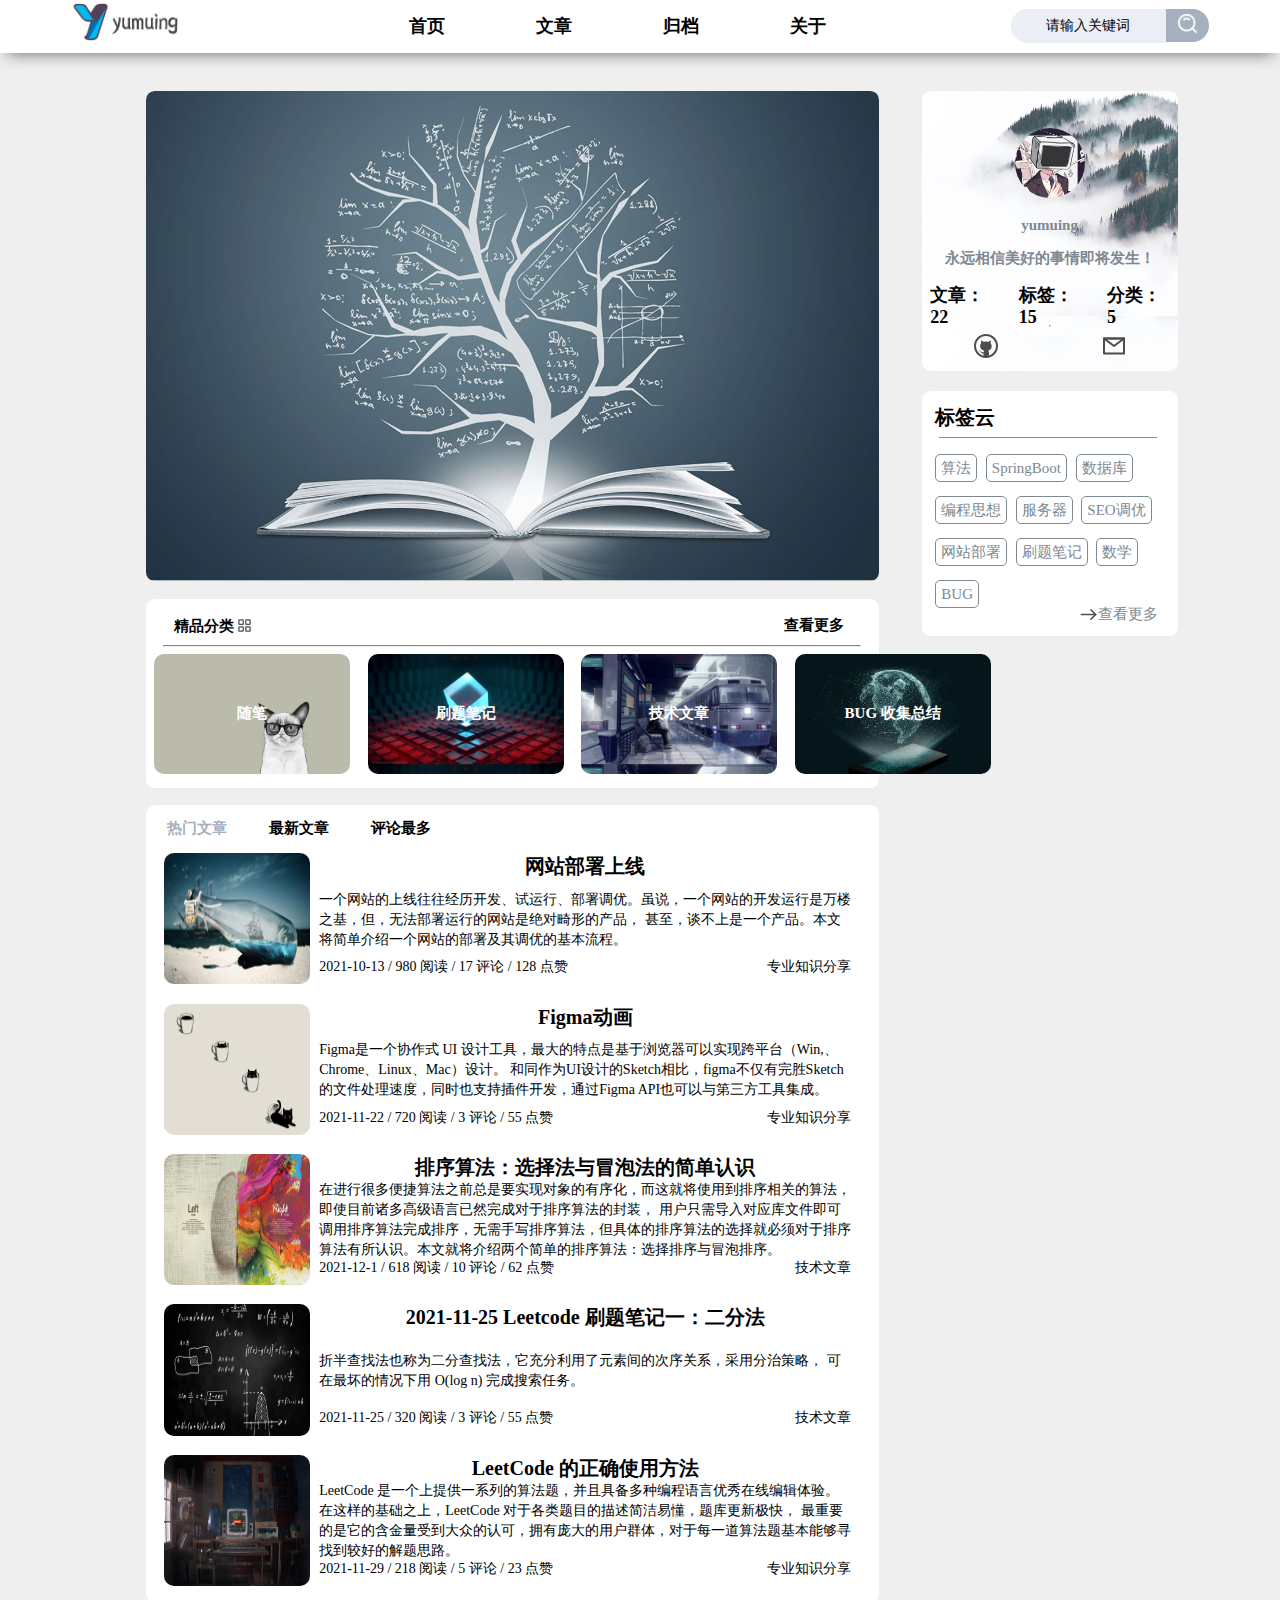
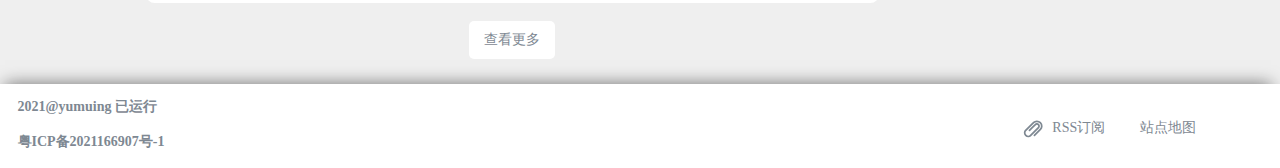
==== index.html @ 73c3a60f "完成首页样式" ====
<!DOCTYPE html>
<html>
	<head>
		<meta charset="utf-8">
		<title>yumuing's blog</title>
		<link rel="stylesheet" type="text/css" href="css/head.css"/>
		<link rel="icon" href="img/logo-ico.ico" type="image/x-icon">
		<link rel="stylesheet" type="text/css" href="css/index-content.css"/>
		<link rel="stylesheet" type="text/css" href="css/index-content-left.css"/>
		<link rel="stylesheet" type="text/css" href="css/index-content-right.css"/>
		<link rel="stylesheet" type="text/css" href="css/footer.css"/>
		<script src="js/jquery-3.6.0.min.js" type="text/javascript" charset="utf-8"></script>
		<script src="js/head.js" type="text/javascript" charset="utf-8"></script>
		<script src="./js/footer.js" type="text/javascript" charset="utf-8"></script>
	</head>
	<body>
		<div id="head">
			<div id="nav">
				<span id="logo">
					<img src="img/logo.png" >
				</span>
				<span id="middle">
					<ul>
						<li><a href="#">首页</a></li>
						<li><a href="#">文章</a></li>
						<li><a href="#">归档</a></li>
						<li><a href="#">关于</a></li>
					</ul>
				</span>
				<span id="serch">
					<form action="#" method="post">
						<input type="text" id="serch-text" value="请输入关键词" />
						<button type="submit" id="search-button">
							<img src="img/search.png" >
						</button>
					</form>
				</span>
			</div>
		</div>
		<div id="content">
			<div id="left">
				<div id="carousel">
					<img src="img/carousel-1.jpg" >
				</div>
				<div id="classify">
					<div id="classify-label">
						<span>
							精品分类
							<img src="img/all-application.svg" >
						</span>
						<span>
							<a href="#">查看更多</a>
						</span>
					</div>
					<hr >
					<div id="classify-content">
						<a href="#">
							<span id="classify-1">
								随笔
							</span>
						</a>
						<a href="#">
							<span id="classify-2">
								刷题笔记
							</span>
						</a>
						<a href="#">
							<span id="classify-3">
								技术文章
							</span>
						</a>
						<a href="#">
							<span id="classify-4"> 
								BUG 收集总结
							</span>
						</a>
						
					</div>
				</div>
				<div id="essay">
					<div id="essay-order">
						<span id="hot-essay">
							热门文章
						</span>
						<span>
							最新文章
						</span>
						<span>
							评论最多
						</span>
					</div>
					<div class="essays">
						<div class="essays-left">
							<img src="img/essays-left-1.jpg" >
						</div>
						<div class="essays-right">
							<div class="essays-title">
								网站部署上线						
							</div>
							<div class="essays-introduction">
								<p>
									一个网站的上线往往经历开发、试运行、部署调优。虽说，一个网站的开发运行是万楼之基，但，无法部署运行的网站是绝对畸形的产品，
									甚至，谈不上是一个产品。本文将简单介绍一个网站的部署及其调优的基本流程。
								</p>
							</div>
							<div class="essays-message">
								<span>
									2021-10-13 / 980 阅读 / 17 评论 / 128 点赞
								</span>
								<span>
									专业知识分享
								</span>
							</div>
						</div>
					</div>
					<div class="essays">
						<div class="essays-left">
							<img src="img/essays-left-2.png" >
						</div>
						<div class="essays-right">
							<div class="essays-title">
								Figma动画					
							</div>
							<div class="essays-introduction">
								<p>
								Figma是一个协作式 UI 设计工具，最大的特点是基于浏览器可以实现跨平台（Win,、Chrome、Linux、Mac）设计。
								和同作为UI设计的Sketch相比，figma不仅有完胜Sketch的文件处理速度，同时也支持插件开发，通过Figma API也可以与第三方工具集成。
								</p>
							</div>
							<div class="essays-message">
									<span>
										2021-11-22 / 720 阅读 / 3 评论 / 55 点赞
									</span>
									<span>
										专业知识分享
									</span>
							</div>
						</div>
					</div>
					<div class="essays">
						<div class="essays-left">
							<img src="img/essays-left-3.jpg" >
						</div>
						<div class="essays-right">
							<div class="essays-title">
								排序算法：选择法与冒泡法的简单认识					
							</div>
							<div class="essays-introduction">
								<p>
								在进行很多便捷算法之前总是要实现对象的有序化，而这就将使用到排序相关的算法，即使目前诸多高级语言已然完成对于排序算法的封装，
								用户只需导入对应库文件即可调用排序算法完成排序，无需手写排序算法，但具体的排序算法的选择就必须对于排序算法有所认识。本文就将介绍两个简单的排序算法：选择排序与冒泡排序。
								</p>
							</div>
							<div class="essays-message">
								<span>
									2021-12-1 / 618 阅读 / 10 评论 / 62 点赞
								</span>
								<span>
									技术文章
								</span>
							</div>
						</div>
					</div>
					<div class="essays">
						<div class="essays-left">
							<img src="img/essays-left-4.jpg" >
						</div>
						<div class="essays-right">
							<div class="essays-title">
								2021-11-25
								Leetcode 刷题笔记一：二分法					
							</div>
							<div class="essays-introduction">
								<p>
									折半查找法也称为二分查找法，它充分利用了元素间的次序关系，采用分治策略，
									可在最坏的情况下用 O(log n) 完成搜索任务。
								</p>
							</div>
							<div class="essays-message">
								<span>
									2021-11-25 / 320 阅读 / 3 评论 / 55 点赞
								</span>
								<span>
									技术文章
								</span>
							</div>
						</div>
					</div>
					<div class="essays">
						<div class="essays-left">
							<img src="img/essays-left-5.jpg" >
						</div>
						<div class="essays-right">
							<div class="essays-title">
								LeetCode 的正确使用方法				
							</div>
							<div class="essays-introduction">
								<p>
									LeetCode 是一个上提供一系列的算法题，并且具备多种编程语言优秀在线编辑体验。
									在这样的基础之上，LeetCode 对于各类题目的描述简洁易懂，题库更新极快，
									最重要的是它的含金量受到大众的认可，拥有庞大的用户群体，对于每一道算法题基本能够寻找到较好的解题思路。
								</p>
								
							</div>
							<div class="essays-message">
								<span>
									2021-11-29 / 218 阅读 / 5 评论 / 23 点赞
								</span>
								<span>
									专业知识分享
								</span>
							</div>
						</div>
					</div>
				</div>
			</div>
			<div id="right">
				<div id="about">
					<div id="admin">
						<div>
							<img src="img/headshots.jpg" >
							<p>yumuing</p>
							<p>永远相信美好的事情即将发生！</p>
						</div>
					</div>
					<div id="essay-condition">
						<span>文章：22</span>
						<span>标签：15</span>
						<span>分类：5</span>
					</div>
					<hr >
					<div id="contact">
						<span id="github">
							<a href="https://github.com/yumuing"><img src="img/github.svg" ></a>
						</span>
						<span id="e-mail">
							<a href="#"><img src="img/mail.svg" ></a>
						</span>
					</div>
				</div>
				<div id="label">
					<div id="label-title">
						<p>标签云</p>
					</div>
					<hr >
					<div id="label-content">
						<a href="#">算法</a>
						<a href="#">SpringBoot</a>
						<a href="#">数据库</a>
						<a href="#">编程思想</a>
						<a href="#">服务器</a>
						<a href="#">SEO调优</a>
						<a href="#">网站部署</a>
						<a href="#">刷题笔记</a>
						<a href="#">数学</a>
						<a href="#">BUG</a>
					</div>
					<div id="label-more">
						<a href="#"><img src="img/arrow-right.svg" >查看更多</a>
					</div>
				</div>
			</div>
			
		</div>
		<div id="content-footer">
			<a href="#">查看更多</a>
		</div>
		
		<div id="footer">
			<div id="footer-left">
				<span id="time">
					<p>2021@yumuing 已运行<span></span></p>
				</span>
				<span id="record">
					<a href="https://beian.miit.gov.cn" rel="noopener noreferrer">粤ICP备2021166907号-1</a>
				</span>
			</div>
			<div id="footer-middle">
				
			</div>
			<div id="footer-right">
				<span id="rss">
					<img src="img/paperclip.svg" >
					<a href="http://120.78.165.102:8090/rss.xml">RSS订阅</a>
				</span>
				<span id="site">
					<a href="http://120.78.165.102:8090/sitemap.xml">站点地图</a>
				</span>
			</div>
		</div>
	</body>
</html>
---- css/head.css ----
*{
	font-family: 'Times New Roman', Times, serif;
	font-size: 14px;
}
body{
	margin: 0;
	padding: 0;
	background-color: #efefef;
}

head{
	width: 100vw;
	height: 5rem;
}

#nav{
	height: 3.75rem;
	margin: 0 0 10px 0;
	background-color: white;
	box-shadow: 0px 8px 16px -7px rgba(0,0,0,0.53);
				-webkit-box-shadow: 0px 8px 16px -7px rgba(0,0,0,0.53);
				-moz-box-shadow: 0px 8px 16px -7px rgba(0,0,0,0.53);
	font-weight: bold;
	display: flex;
	justify-content: space-around;
	
}

#head #nav #logo img{
	width: 8.125rem;
	height: 3.125rem;
}

#head #nav #middle ul{
	list-style:none;
}

#head #nav #middle ul li{
	display: inline-block;
	margin: 0 3.125rem 0 3.125rem;
	padding: 0 0 0.625rem 0;
	text-align: center;
}
#head #nav #middle ul li:hover{
	border-bottom: 5px solid #a4b0be;
}
#head #nav #middle ul li a{
	color: black;
	text-align: center;
	text-decoration: none;
	font-size: large;
}

#head #nav #serch{
	display: flex;
	align-items: center;
}

#head #nav #serch form{
	display: flex;
	justify-content: center;
}

#head #nav #serch form #search-button{
	width: 3.125rem;
	height: 2.3125rem;
	border-radius: 0 17px 17px 0;
	background-color: #a4b0be;
	border: 1px solid transparent;
}

#head #nav #serch form #search-button img{
	height: 1.5625rem;
}

#head #nav #serch form #serch-text{
	width: 10.625rem;
	height: 2.125rem;
	border-radius: 17px 0 0 17px;
	background-color: #ebeef5;
	border: 1px solid transparent;
	text-align: center;
	outline: 0;
}
---- css/index-content.css ----
#content{
	height: 110rem;
	margin-top: 1.5rem;
	display: flex;
	justify-content: space-between;
}

#content #left{
	width: 60vw;
	height: 110rem;
	margin-left: 10vw;
	border-radius: 10px;
}

#content #right{
	width: 20vw;
	height: 51.25rem;
	margin-right: 8vw;
	margin-top: 1.25rem;
	border-radius: 0.625rem;
}

#content-footer{
	height: 3.75rem;
	width: 80vw;
	display: flex;
	justify-content: center;
	align-items: center;
}

#content-footer a{
	text-decoration: none;
	color: #7E8892;
	padding: 10px 15px 10px 15px;
	white-space:nowrap;
	border-radius: 5px;
	background-color: white;
}
---- css/index-content-left.css ----
#content #left #carousel{
	height: 35rem;
	background-color: white;
	margin: 1.25rem;
	border-radius: 10px;
	display: flex;
	justify-content: center;
	align-items: center;
}
#content #left #carousel img{
	width: 100%;
	height: 35rem;
	border-radius: 0.625rem;
}
#content #left #classify{
	height: 13.5rem;
	background-color: white;
	margin: 0 1.25rem 0 1.25rem;
	border-radius: 0.625rem;
}

#content #left #classify #classify-label{
	height: 2.8125rem;
	display: flex;
	justify-content: space-between;
	align-items: center;
}

#content #left #classify hr{
	width: 95%;
	border-top: 1px solid #7E8892;
	text-align:left;
	margin-left:1.25rem;
}

#content #left #classify #classify-label span{
	margin: 2rem;
	height: 1.25rem;
	font-size: 15px;
	font-weight: 600;
}

#content #left #classify #classify-label span a{
	margin: 0.5rem;
	font-size: 15px;
	font-weight: 600;
	display: block;
	text-decoration: none;
	color: black;
}

#content #left #classify #classify-label span img{
	margin: 0.625rem 0 0.9rem 0;
	height: 15px;
	vertical-align:middle;
}

#content #left #classify #classify-content{
	height: 8.55rem;
	display: flex;
	justify-content: space-around;
}
#content #left #classify #classify-content a{
	text-decoration: none;
	color: white;
}
#content #left #classify #classify-content span{
	width: 14rem;
	height: 8.55rem;
	margin: 0  0.625rem 0.625rem  0.625rem ;
	font-size: 15px;
	font-weight: 600;
	display: flex;
	justify-content: center;
	align-items: center;
}

#content #left #classify #classify-content #classify-1{
	background: url(../img/classify-1.jpg);
	background-size: 100%;
	border-radius: 10px;
}

#content #left #classify #classify-content #classify-2{
	background: url(../img/classify-2.jpg);
	background-size: 100%;
	border-radius: 10px;
}

#content #left #classify #classify-content #classify-3{
	background: url(../img/classify-3.jpg);
	background-size: 100%;
	border-radius: 10px;
}

#content #left #classify #classify-content #classify-4{
	background: url(../img/classify-4.jpg);
	background-size: 100%;
	border-radius: 10px;
}
#content #left #essay{
	height: 57rem;
	background-color: white;
	margin: 1.25rem;
	display: flex;
	flex-direction: column;
	justify-content: space-around;
	border-radius: 0.625rem;
}
#content #left #essay-order{
	height: 3rem;
	background-color: white;
	border-radius: 0.625rem 0.625rem 0  0;
	display: flex;
	align-items: center;
}

#content #left #essay-order #hot-essay{
	color: #a4b0be;
}

#content #left #essay-order span{
	margin: 1.5rem;
	font-size: 15px;
	font-weight: 600;
}

#content #left #essay .essays{
	margin-bottom: 15px;
	height: 9.375rem;
	display: flex;
	justify-content: center;
}

#content #left #essay 
.essays .essays-left{
	height: 9.375rem;
	width: 20%;
}

#content #left #essay 
.essays .essays-left img{
	height: 9.375rem;
	width: 100%;
	border-radius: 10px;
}

#content #left #essay 
.essays .essays-right{
	height: 9.375rem;
	width: 75%;
}

#content #left #essay 
.essays .essays-right .essays-title{
	height: 2rem;
	font-size: 20px;
	font-weight: 600;
	text-align: center;
}

#content #left #essay 
.essays .essays-right .essays-introduction{
	display: block;
	height: 5.5rem;
	display: flex;
	justify-content: center;
	align-items: center;
}

#content #left #essay 
.essays .essays-right .essays-introduction p{
	line-height: 20px;
	margin: 0.625rem;
}
#content #left #essay
.essays .essays-right .essays-message{
	display: block;
	height: 1.875rem;
	display: flex;
	justify-content: space-between;
}
#content #left #essay
.essays .essays-right .essays-message span{
	margin: 0 0.625rem 0 0.625rem;
}
---- css/index-content-right.css ----
#content #right #about{
	width: 20vw;
	height: 20rem;
	background:url(../img/right-backgroup.jpg);
	background-size: 110% 100%;
	background-position: -5px -55px;
	border-radius: 0.625rem;
	display: flex;
	flex-direction: column;
	justify-content: space-between;
}
#content #right #about #admin{
	width: 20vw;
	height: 15rem;
	font-weight: bold;
	display: flex;
	flex-direction: column;
	justify-content: center;
	align-items: center;
}
#content #right #about #admin div{
	height: 8rem ;
	text-align: center;
}
#content #right #about #admin div img{
	height: 5rem;
	border-radius: 2.5rem;
}
#content #right #about #admin div p{
	color: #7E8892;
	font-size: 15px;
}
#content #right #about #essay-condition{
	width: 20vw;
	height: 3rem;
	display: flex;
	justify-content: space-around;
	align-items: center;
}

#content #right #about #essay-condition span{
	font-size: large;
	font-weight: 600;
	height: 2rem;
	padding: 0.625rem;
}

#content #right #about #contact{
	width: 20vw;
	height: 3rem;
	display: flex;
	justify-content: space-around;
	align-items: space-around;
}
#content #right #label{
	width: 20vw;
	height: 17.5rem;
	margin-top: 1.25rem;
	background-color: white;
	border-radius: 0.625rem;
}

#content #right #label #label-title{
	height: 2.8125rem;
}

#content #right #label #label-title p{
	padding: 0.9375rem;
	text-align: left;
	font-size: 20px;
	font-weight: 600;
}

#content #right #label hr{
	width: 85%;
	border:none;
	border-top: 1px solid #7E8892;
	text-align:left;
	margin-left:1.25rem;
}

#content #right #label #label-content{
	height: 10rem;
	margin: 0.625rem;
	text-align: match-parent;
}

#content #right #label-content a{
	margin-left:5px ;
	padding: 5px;
	font-size: 15px;
	line-height: 3rem;
	white-space:nowrap;
	border: 1px solid #7E8892;
	text-decoration: none;
	color: #7E8892;
	border-radius: 5px;
}
#content #right #label-content a:hover{
	background-color: #7E8892;
	color: black;
}
#content #right #label #label-more{
	height: 3.125rem;
	text-align: right;
}

#content #right #label #label-more a{
	font-size: 15px;
	line-height: 24px;
	margin-right: 20px;
	text-decoration: none;
	color: #7E8892;
}	

#content #right #label #label-more a img{
	margin: 0.625rem 0 0.9rem 0;
	vertical-align:middle;
}
---- css/footer.css ----
#footer{
	height: 6rem;
	background-color: white;
	box-shadow: -2px -7px 16px -7px rgba(0,0,0,0.53);
				-webkit-box-shadow: -2px -7px 16px -7px rgba(0,0,0,0.53);
				-moz-box-shadow: -2px -7px 16px -7px rgba(0,0,0,0.53);
	margin-top: 1.25rem;
	display: flex;
	justify-content: space-between;
}

#footer #footer-left,#footer-right{
	width: 30vw;
	height: 4.75rem;
	margin: 0  0.625rem 0 1.25rem;
}

#footer #footer-middle{
	width: 70vw;
	height: 6rem;
}

#footer #footer-left{
	
	font-size: large;
	font-weight: bold;
	color: #7E8892;
}

#footer #footer-left a{
	text-decoration: none;
	color: #7E8892;
}

#footer #footer-right {
	padding: 1.25rem 1.875rem 0 1.875rem;
	display: flex;
	justify-content: center;
}

#footer #footer-right span{
	margin: 1.25rem;
	display: flex;
	justify-content: center;
}

#footer #footer-right img{
	height: 1.5rem;
	margin-right: 0.625rem;
}

#footer #footer-right a{
	text-decoration: none;
	color: #7E8892;
}
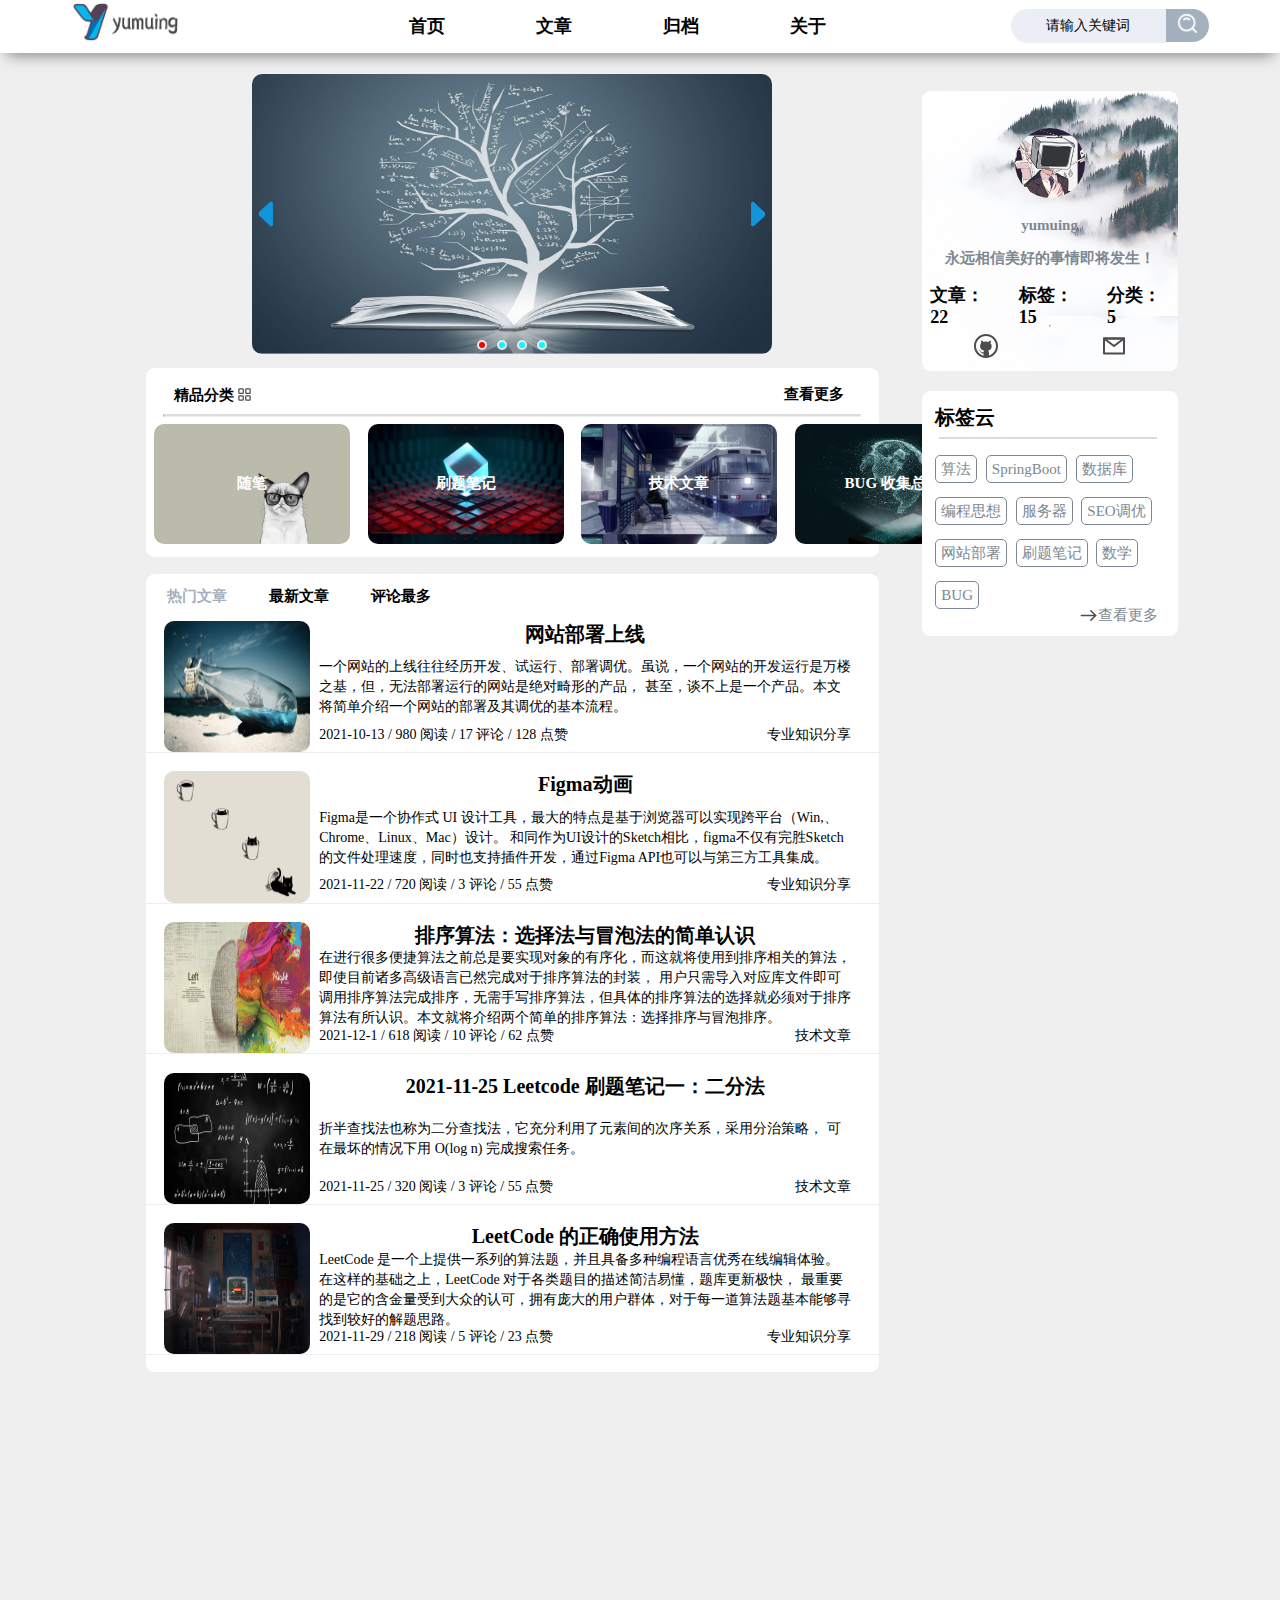
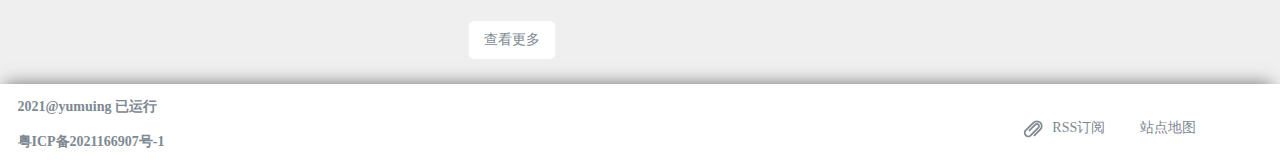
==== commit 38461b27: "设置好轮播图，差轮播图样式表" ====
--- a/index.html
+++ b/index.html
@@ -9,6 +9,8 @@
 		<link rel="stylesheet" type="text/css" href="css/index-content-left.css"/>
 		<link rel="stylesheet" type="text/css" href="css/index-content-right.css"/>
 		<link rel="stylesheet" type="text/css" href="css/footer.css"/>
+		<link rel="stylesheet" type="text/css" href="css/carousel.css" />
+		<script type="text/javascript" src="js/carousel.js"></script>
 		<script src="js/jquery-3.6.0.min.js" type="text/javascript" charset="utf-8"></script>
 		<script src="js/head.js" type="text/javascript" charset="utf-8"></script>
 		<script src="./js/footer.js" type="text/javascript" charset="utf-8"></script>
@@ -39,9 +41,49 @@
 		</div>
 		<div id="content">
 			<div id="left">
-				<div id="carousel">
-					<img src="img/carousel-1.jpg" >
-				</div>
+				<div class="app">
+					<div id="swiper-demo" class="simple-swiper-container">
+						<!-- 此处为空 -->
+						<a id="prev" class="btn btn-prev"></a>
+						<a id="next" class="btn btn-next"></a>
+						<div class="pagination"></div>
+					</div>
+				</div>
+				<p id="index"></p>
+				
+				<script type="text/javascript">
+					new SimSwiper("#swiper-demo", {
+						autoplay: 1000,
+						duration: 300,
+						easing: 'ease',
+						button: {
+							prev: "#prev", // 前进后退按钮
+							next: "#next"
+						},
+						pagination: {
+							el: '.pagination',
+							click: true // 是否可以点击
+						},
+						// 轮播图数据
+						data: [{
+							index: 0,
+							href: '#',
+							src: 'img/carousel-1.jpg'
+						}, {
+							index: 1,
+							href: '#',
+							src: 'img/carousel-2.png'
+						}, {
+							index: 2,
+							href: '#',
+							src: 'img/carousel-3.jpg'
+						}, {
+							index: 3,
+							href: '#',
+							src: 'img/carousel-4.jpg'
+						}]
+					});
+				</script>
 				<div id="classify">
 					<div id="classify-label">
 						<span>
@@ -92,6 +134,7 @@
 					<div class="essays">
 						<div class="essays-left">
 							<img src="img/essays-left-1.jpg" >
+							
 						</div>
 						<div class="essays-right">
 							<div class="essays-title">
--- a/css/index-content.css
+++ b/css/index-content.css
@@ -35,4 +35,8 @@
 	white-space:nowrap;
 	border-radius: 5px;
 	background-color: white;
+}
+
+#content-footer a:hover{
+	color: #000000;
 }--- a/css/index-content-left.css
+++ b/css/index-content-left.css
@@ -28,7 +28,7 @@
 
 #content #left #classify hr{
 	width: 95%;
-	border-top: 1px solid #7E8892;
+	border-top: 2px solid gainsboro;
 	text-align:left;
 	margin-left:1.25rem;
 }
@@ -128,6 +128,7 @@
 #content #left #essay .essays{
 	margin-bottom: 15px;
 	height: 9.375rem;
+	border-bottom: 1px solid #EBEEF5;
 	display: flex;
 	justify-content: center;
 }
--- a/css/index-content-right.css
+++ b/css/index-content-right.css
@@ -74,7 +74,7 @@
 #content #right #label hr{
 	width: 85%;
 	border:none;
-	border-top: 1px solid #7E8892;
+	border-top: 2px solid gainsboro;
 	text-align:left;
 	margin-left:1.25rem;
 }
--- a/css/carousel.css
+++ b/css/carousel.css
@@ -0,0 +1,70 @@
+.simple-swiper-container{
+	width:520px;
+	border-radius:10px;
+	height:280px;
+	overflow:hidden;
+	position:relative;
+	margin:auto;
+	-webkit-touch-callout:none;
+	-webkit-user-select:none;
+	-khtml-user-select:none;
+	-moz-user-select:none;
+	-ms-user-select:none;
+	user-select:none
+}
+.simple-swiper-container>.swiper-wrapper{
+	width:100%;
+	height:100%;
+	position:relative;
+	overflow:hidden;
+	min-height:220px
+}
+.simple-swiper-container>.swiper-wrapper>.swiper-slider{
+	overflow:hidden;
+	position:absolute;
+	left:0;top:0;height:100%
+}.simple-swiper-container>.swiper-wrapper>.swiper-slider>.swiper-items img{
+	height:100%;width:100%
+}
+.simple-swiper-container>.btn{
+	position:absolute;
+	cursor: pointer;
+	z-index:5;
+	top:45%;
+	display:block;
+	width:28px;
+	height:28px;
+	background-position:center;
+	background-repeat:no-repeat;
+	background-size:cover;background-image:url('[data-uri]')
+}
+.simple-swiper-container>.btn-prev{
+	left:0;
+	transform:rotateZ(0deg) scale(1)
+}
+.simple-swiper-container>.btn-next{
+	right:0;
+	transform:rotateZ(180deg) scale(1)
+}
+.simple-swiper-container>.pagination{
+	position:absolute;
+	bottom:0;
+	width:100%;
+	height:auto;
+	z-index:5;
+	text-align:center
+}
+.pagination>.pagination-items{
+	display:inline-block;
+	height:10px;
+	width:10px;
+	margin-left:5px;
+	margin-right:5px;
+	box-sizing:border-box;
+	cursor:pointer;
+	background-color:aqua;
+	border-radius:50%;
+	border:2px solid #eaeaea
+}
+
+.pagination-items-active{background-color:red!important}.no-click a{pointer-events:none;}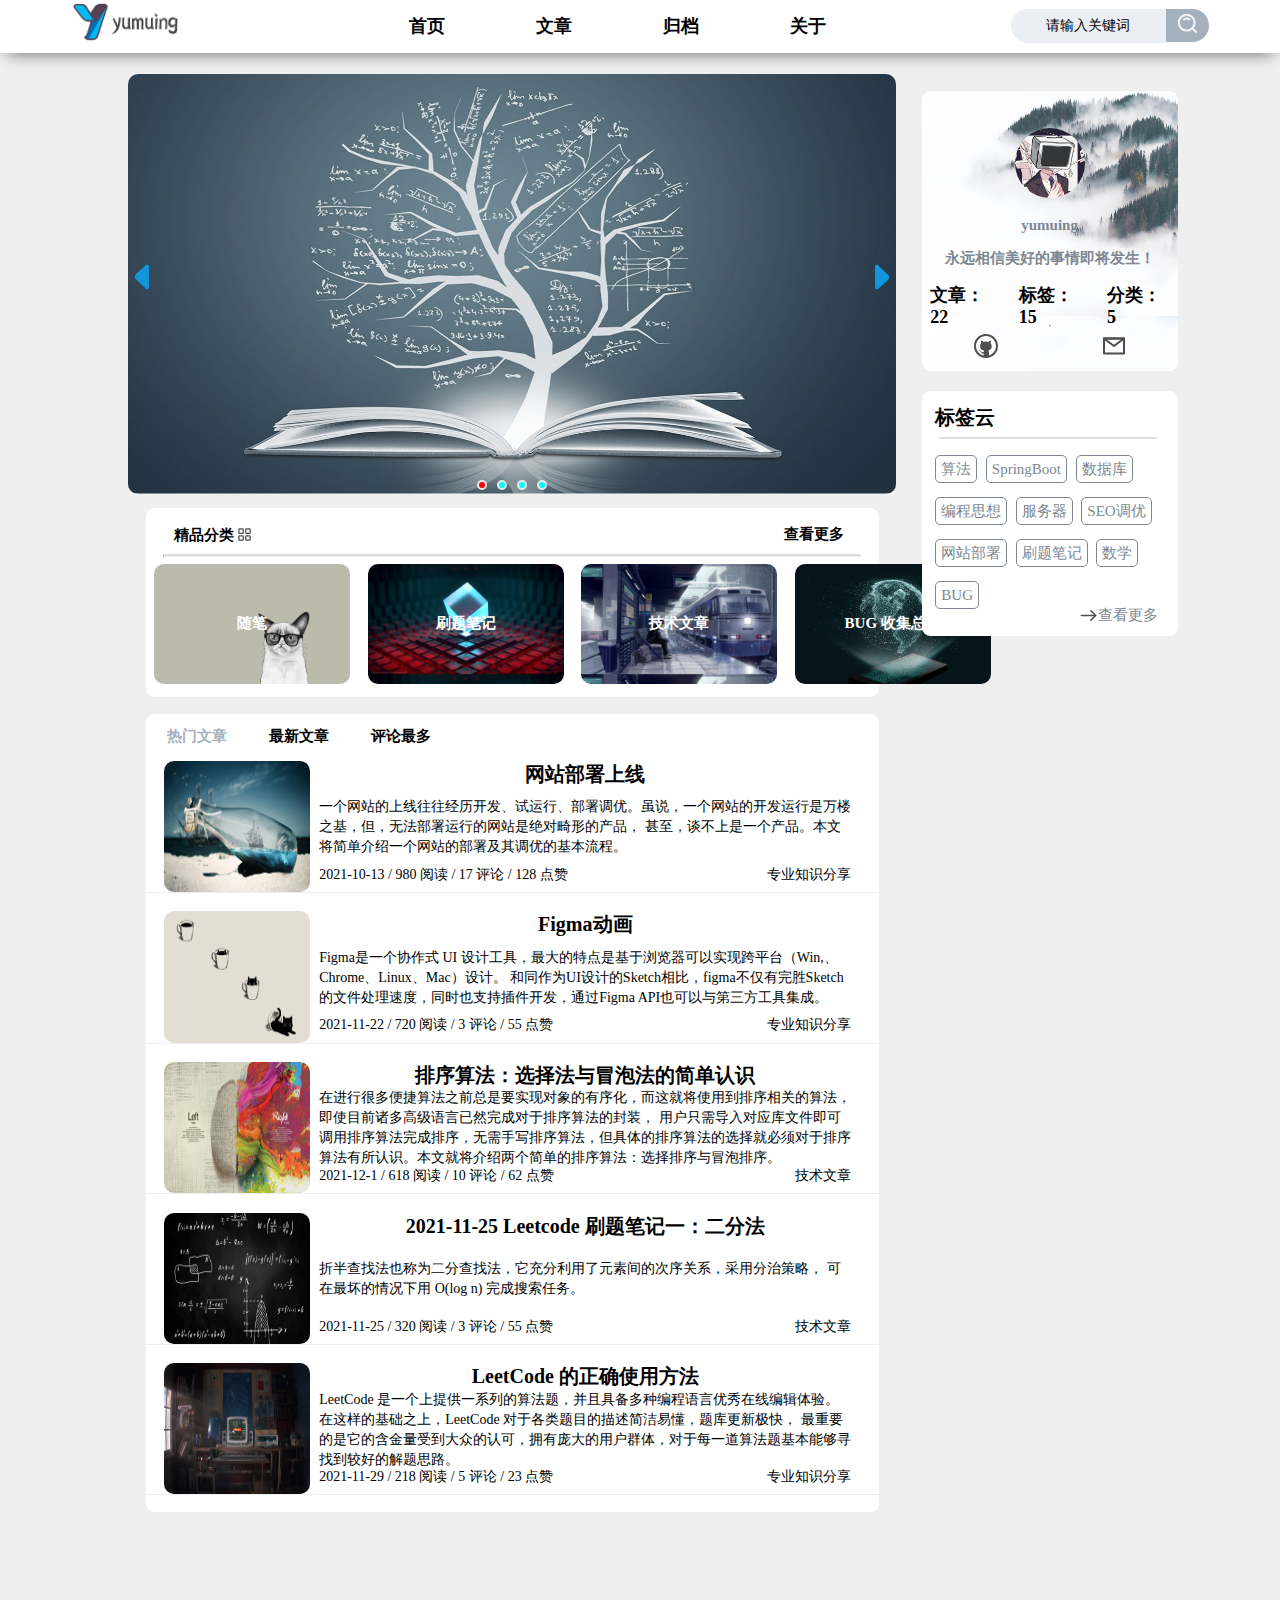
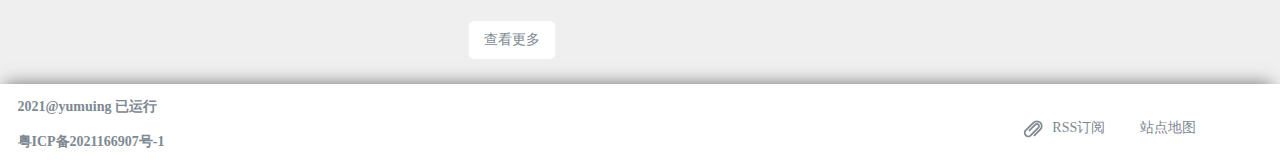
==== commit 5e62c1c4: "完成轮播图" ====
--- a/index.html
+++ b/index.html
@@ -50,40 +50,7 @@
 					</div>
 				</div>
 				<p id="index"></p>
-				
-				<script type="text/javascript">
-					new SimSwiper("#swiper-demo", {
-						autoplay: 1000,
-						duration: 300,
-						easing: 'ease',
-						button: {
-							prev: "#prev", // 前进后退按钮
-							next: "#next"
-						},
-						pagination: {
-							el: '.pagination',
-							click: true // 是否可以点击
-						},
-						// 轮播图数据
-						data: [{
-							index: 0,
-							href: '#',
-							src: 'img/carousel-1.jpg'
-						}, {
-							index: 1,
-							href: '#',
-							src: 'img/carousel-2.png'
-						}, {
-							index: 2,
-							href: '#',
-							src: 'img/carousel-3.jpg'
-						}, {
-							index: 3,
-							href: '#',
-							src: 'img/carousel-4.jpg'
-						}]
-					});
-				</script>
+				<script src="js/carousel-setting.js" type="text/javascript" charset="utf-8"></script>
 				<div id="classify">
 					<div id="classify-label">
 						<span>
--- a/css/carousel.css
+++ b/css/carousel.css
@@ -1,7 +1,20 @@
+/* #content #left #carousel{
+	height: 35rem;
+	background-color: white;
+	margin: 1.25rem;
+	border-radius: 10px;
+	display: flex;
+	justify-content: center;
+	align-items: center;
+}
+#content #left #carousel img{
+	width: 100%;
+	height: 35rem;
+	border-radius: 0.625rem;
+} */
 .simple-swiper-container{
-	width:520px;
 	border-radius:10px;
-	height:280px;
+	height:30rem;
 	overflow:hidden;
 	position:relative;
 	margin:auto;
@@ -23,8 +36,10 @@
 	overflow:hidden;
 	position:absolute;
 	left:0;top:0;height:100%
-}.simple-swiper-container>.swiper-wrapper>.swiper-slider>.swiper-items img{
-	height:100%;width:100%
+}
+.simple-swiper-container>.swiper-wrapper>.swiper-slider>.swiper-items img{
+	height:100%;
+	width:100%
 }
 .simple-swiper-container>.btn{
 	position:absolute;
@@ -67,4 +82,10 @@
 	border:2px solid #eaeaea
 }
 
-.pagination-items-active{background-color:red!important}.no-click a{pointer-events:none;}+.pagination-items-active{
+	background-color:red!important}.no-click
+}
+
+a{
+	pointer-events:none;
+}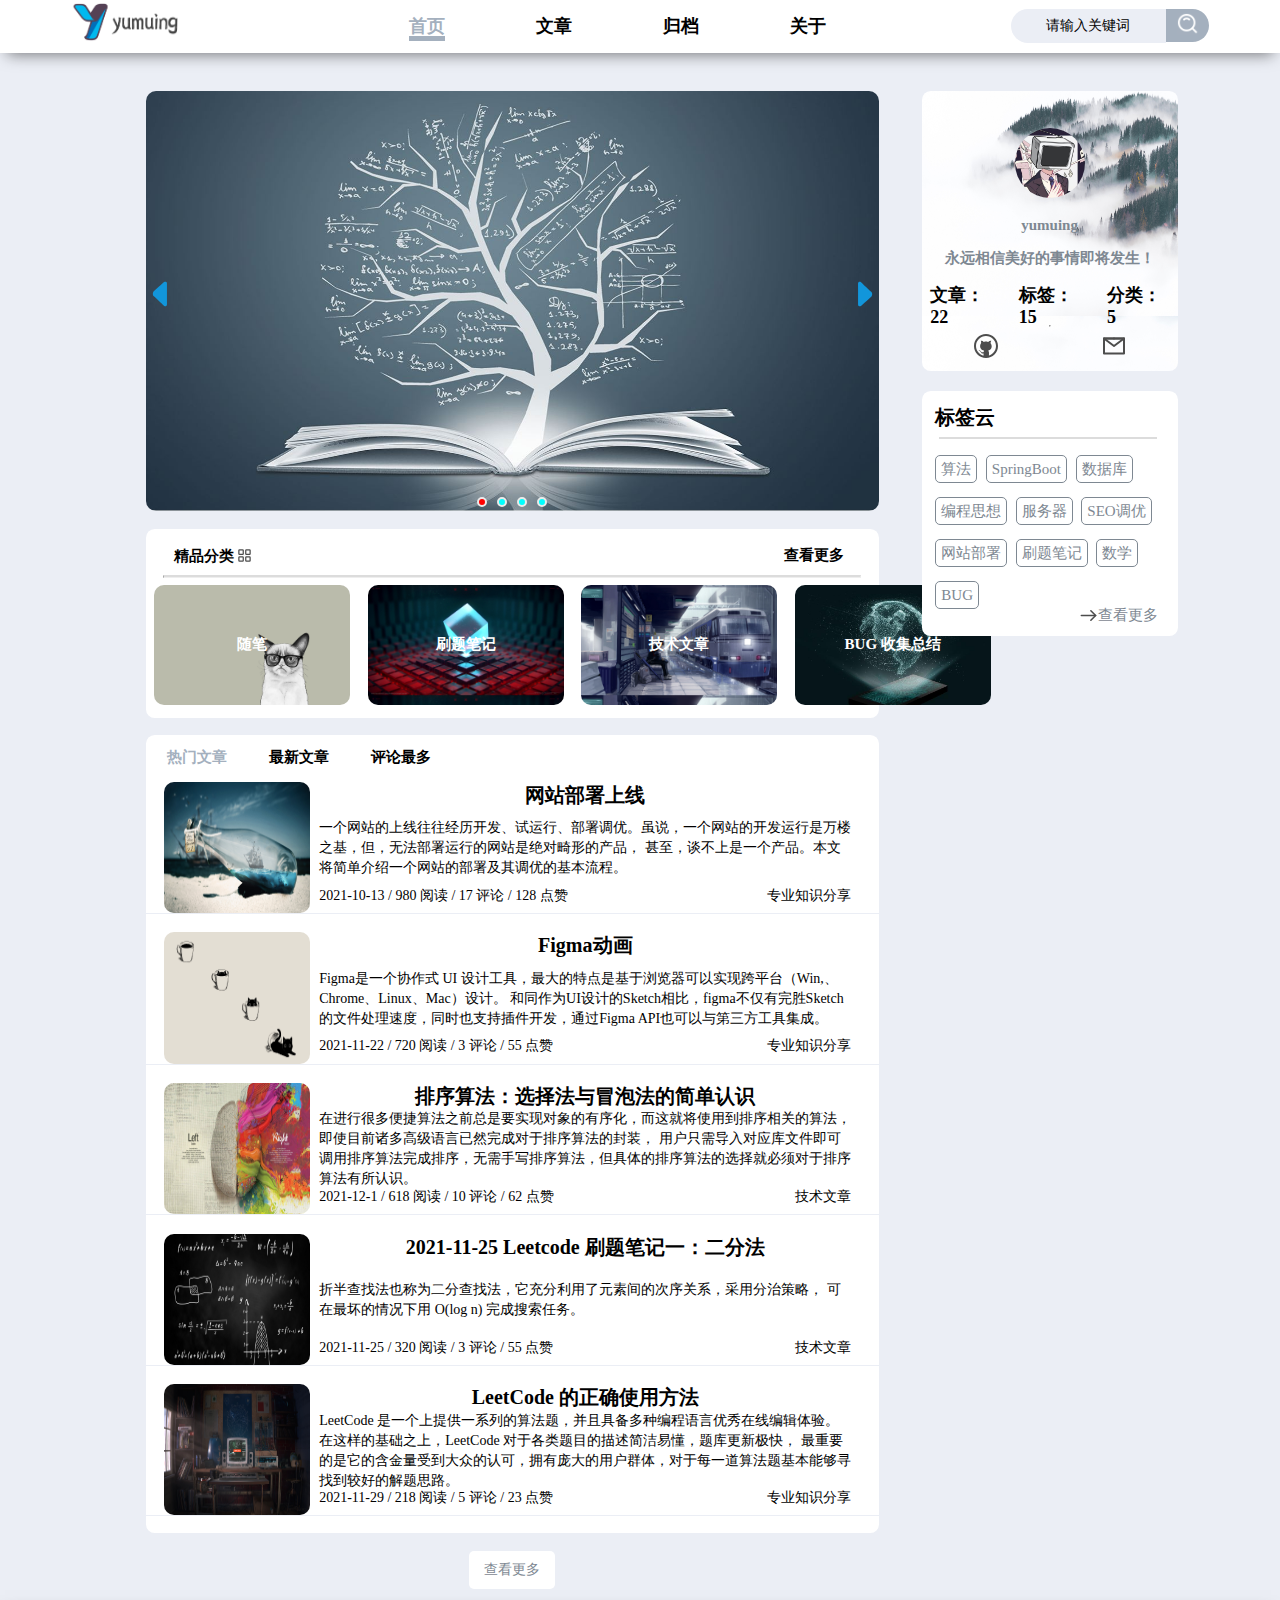
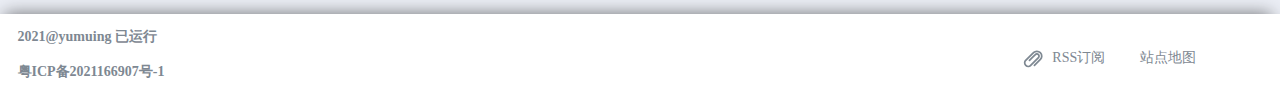
==== commit c6b78d0f: "基本页面确定及归档页面基本样式完成" ====
--- a/index.html
+++ b/index.html
@@ -3,13 +3,14 @@
 	<head>
 		<meta charset="utf-8">
 		<title>yumuing's blog</title>
+		<link rel="icon" href="img/logo-ico.ico" type="image/x-icon">
 		<link rel="stylesheet" type="text/css" href="css/head.css"/>
-		<link rel="icon" href="img/logo-ico.ico" type="image/x-icon">
 		<link rel="stylesheet" type="text/css" href="css/index-content.css"/>
 		<link rel="stylesheet" type="text/css" href="css/index-content-left.css"/>
 		<link rel="stylesheet" type="text/css" href="css/index-content-right.css"/>
 		<link rel="stylesheet" type="text/css" href="css/footer.css"/>
 		<link rel="stylesheet" type="text/css" href="css/carousel.css" />
+		<link rel="stylesheet" type="text/css" href="css/common.css"/>
 		<script type="text/javascript" src="js/carousel.js"></script>
 		<script src="js/jquery-3.6.0.min.js" type="text/javascript" charset="utf-8"></script>
 		<script src="js/head.js" type="text/javascript" charset="utf-8"></script>
@@ -23,10 +24,10 @@
 				</span>
 				<span id="middle">
 					<ul>
-						<li><a href="#">首页</a></li>
+						<li><a href="index.html" id="selected">首页</a></li>
 						<li><a href="#">文章</a></li>
-						<li><a href="#">归档</a></li>
-						<li><a href="#">关于</a></li>
+						<li><a href="archive.html">归档</a></li>
+						<li><a href="about.html">关于</a></li>
 					</ul>
 				</span>
 				<span id="serch">
@@ -104,15 +105,19 @@
 							
 						</div>
 						<div class="essays-right">
-							<div class="essays-title">
-								网站部署上线						
-							</div>
-							<div class="essays-introduction">
-								<p>
-									一个网站的上线往往经历开发、试运行、部署调优。虽说，一个网站的开发运行是万楼之基，但，无法部署运行的网站是绝对畸形的产品，
-									甚至，谈不上是一个产品。本文将简单介绍一个网站的部署及其调优的基本流程。
-								</p>
-							</div>
+							<a href="#">
+								
+								<div class="essays-title">
+									网站部署上线						
+								</div>
+								<div class="essays-introduction">
+									<p>
+										一个网站的上线往往经历开发、试运行、部署调优。虽说，一个网站的开发运行是万楼之基，但，无法部署运行的网站是绝对畸形的产品，
+										甚至，谈不上是一个产品。本文将简单介绍一个网站的部署及其调优的基本流程。
+									</p>
+								</div>
+							</a>
+						
 							<div class="essays-message">
 								<span>
 									2021-10-13 / 980 阅读 / 17 评论 / 128 点赞
@@ -127,16 +132,20 @@
 						<div class="essays-left">
 							<img src="img/essays-left-2.png" >
 						</div>
-						<div class="essays-right">
-							<div class="essays-title">
-								Figma动画					
-							</div>
-							<div class="essays-introduction">
-								<p>
-								Figma是一个协作式 UI 设计工具，最大的特点是基于浏览器可以实现跨平台（Win,、Chrome、Linux、Mac）设计。
-								和同作为UI设计的Sketch相比，figma不仅有完胜Sketch的文件处理速度，同时也支持插件开发，通过Figma API也可以与第三方工具集成。
-								</p>
-							</div>
+						
+							<div class="essays-right">
+								<a href="#">
+								<div class="essays-title">
+									Figma动画					
+								</div>
+									<div class="essays-introduction">
+										<p>
+										Figma是一个协作式 UI 设计工具，最大的特点是基于浏览器可以实现跨平台（Win,、Chrome、Linux、Mac）设计。
+										和同作为UI设计的Sketch相比，figma不仅有完胜Sketch的文件处理速度，同时也支持插件开发，通过Figma API也可以与第三方工具集成。
+										</p>
+									</div>
+								</a>
+							
 							<div class="essays-message">
 									<span>
 										2021-11-22 / 720 阅读 / 3 评论 / 55 点赞
@@ -152,15 +161,18 @@
 							<img src="img/essays-left-3.jpg" >
 						</div>
 						<div class="essays-right">
-							<div class="essays-title">
-								排序算法：选择法与冒泡法的简单认识					
-							</div>
-							<div class="essays-introduction">
-								<p>
-								在进行很多便捷算法之前总是要实现对象的有序化，而这就将使用到排序相关的算法，即使目前诸多高级语言已然完成对于排序算法的封装，
-								用户只需导入对应库文件即可调用排序算法完成排序，无需手写排序算法，但具体的排序算法的选择就必须对于排序算法有所认识。本文就将介绍两个简单的排序算法：选择排序与冒泡排序。
-								</p>
-							</div>
+							<a href="#">
+								<div class="essays-title">
+									排序算法：选择法与冒泡法的简单认识					
+								</div>
+								<div class="essays-introduction">
+									<p>
+									在进行很多便捷算法之前总是要实现对象的有序化，而这就将使用到排序相关的算法，即使目前诸多高级语言已然完成对于排序算法的封装，
+									用户只需导入对应库文件即可调用排序算法完成排序，无需手写排序算法，但具体的排序算法的选择就必须对于排序算法有所认识。
+									</p>
+								</div>
+							</a>
+							
 							<div class="essays-message">
 								<span>
 									2021-12-1 / 618 阅读 / 10 评论 / 62 点赞
@@ -176,16 +188,19 @@
 							<img src="img/essays-left-4.jpg" >
 						</div>
 						<div class="essays-right">
-							<div class="essays-title">
-								2021-11-25
-								Leetcode 刷题笔记一：二分法					
-							</div>
-							<div class="essays-introduction">
-								<p>
-									折半查找法也称为二分查找法，它充分利用了元素间的次序关系，采用分治策略，
-									可在最坏的情况下用 O(log n) 完成搜索任务。
-								</p>
-							</div>
+							<a href="#">
+								<div class="essays-title">
+									2021-11-25
+									Leetcode 刷题笔记一：二分法					
+								</div>
+								<div class="essays-introduction">
+									<p>
+										折半查找法也称为二分查找法，它充分利用了元素间的次序关系，采用分治策略，
+										可在最坏的情况下用 O(log n) 完成搜索任务。
+									</p>
+								</div>
+							</a>
+							
 							<div class="essays-message">
 								<span>
 									2021-11-25 / 320 阅读 / 3 评论 / 55 点赞
@@ -201,17 +216,20 @@
 							<img src="img/essays-left-5.jpg" >
 						</div>
 						<div class="essays-right">
-							<div class="essays-title">
-								LeetCode 的正确使用方法				
-							</div>
-							<div class="essays-introduction">
-								<p>
-									LeetCode 是一个上提供一系列的算法题，并且具备多种编程语言优秀在线编辑体验。
-									在这样的基础之上，LeetCode 对于各类题目的描述简洁易懂，题库更新极快，
-									最重要的是它的含金量受到大众的认可，拥有庞大的用户群体，对于每一道算法题基本能够寻找到较好的解题思路。
-								</p>
-								
-							</div>
+							<a href="#">
+								<div class="essays-title">
+									LeetCode 的正确使用方法				
+								</div>
+								<div class="essays-introduction">
+									<p>
+										LeetCode 是一个上提供一系列的算法题，并且具备多种编程语言优秀在线编辑体验。
+										在这样的基础之上，LeetCode 对于各类题目的描述简洁易懂，题库更新极快，
+										最重要的是它的含金量受到大众的认可，拥有庞大的用户群体，对于每一道算法题基本能够寻找到较好的解题思路。
+									</p>
+									
+								</div>
+							</a>
+							
 							<div class="essays-message">
 								<span>
 									2021-11-29 / 218 阅读 / 5 评论 / 23 点赞
--- a/css/head.css
+++ b/css/head.css
@@ -1,13 +1,3 @@
-*{
-	font-family: 'Times New Roman', Times, serif;
-	font-size: 14px;
-}
-body{
-	margin: 0;
-	padding: 0;
-	background-color: #efefef;
-}
-
 head{
 	width: 100vw;
 	height: 5rem;
@@ -35,14 +25,21 @@
 	list-style:none;
 }
 
+
+
 #head #nav #middle ul li{
 	display: inline-block;
 	margin: 0 3.125rem 0 3.125rem;
-	padding: 0 0 0.625rem 0;
 	text-align: center;
 }
-#head #nav #middle ul li:hover{
+
+#head #nav #middle ul li #selected{
 	border-bottom: 5px solid #a4b0be;
+	color: #a4b0be;
+}
+
+#head #nav #middle ul li a:hover{
+	color: #a4b0be;
 }
 #head #nav #middle ul li a{
 	color: black;
@@ -51,9 +48,12 @@
 	font-size: large;
 }
 
+
+
 #head #nav #serch{
 	display: flex;
 	align-items: center;
+	justify-content: center;
 }
 
 #head #nav #serch form{
--- a/css/index-content.css
+++ b/css/index-content.css
@@ -1,5 +1,5 @@
 #content{
-	height: 110rem;
+	height: 105rem;
 	margin-top: 1.5rem;
 	display: flex;
 	justify-content: space-between;
@@ -7,7 +7,7 @@
 
 #content #left{
 	width: 60vw;
-	height: 110rem;
+	height: 105rem;
 	margin-left: 10vw;
 	border-radius: 10px;
 }
--- a/css/index-content-left.css
+++ b/css/index-content-left.css
@@ -158,6 +158,7 @@
 	font-size: 20px;
 	font-weight: 600;
 	text-align: center;
+	color: #000000;
 }
 
 #content #left #essay 
@@ -173,6 +174,7 @@
 .essays .essays-right .essays-introduction p{
 	line-height: 20px;
 	margin: 0.625rem;
+	color: #000000;
 }
 #content #left #essay
 .essays .essays-right .essays-message{
--- a/css/carousel.css
+++ b/css/carousel.css
@@ -17,7 +17,7 @@
 	height:30rem;
 	overflow:hidden;
 	position:relative;
-	margin:auto;
+	margin:1.25rem;
 	-webkit-touch-callout:none;
 	-webkit-user-select:none;
 	-khtml-user-select:none;
--- a/css/common.css
+++ b/css/common.css
@@ -0,0 +1,13 @@
+*{
+	font-family: 'Times New Roman', Times, serif;
+	font-size: 14px;
+	list-style: none;
+}
+body{
+	margin: 0;
+	padding: 0;
+	background-color: #ebeef5;
+}
+a{
+	text-decoration: none;
+}
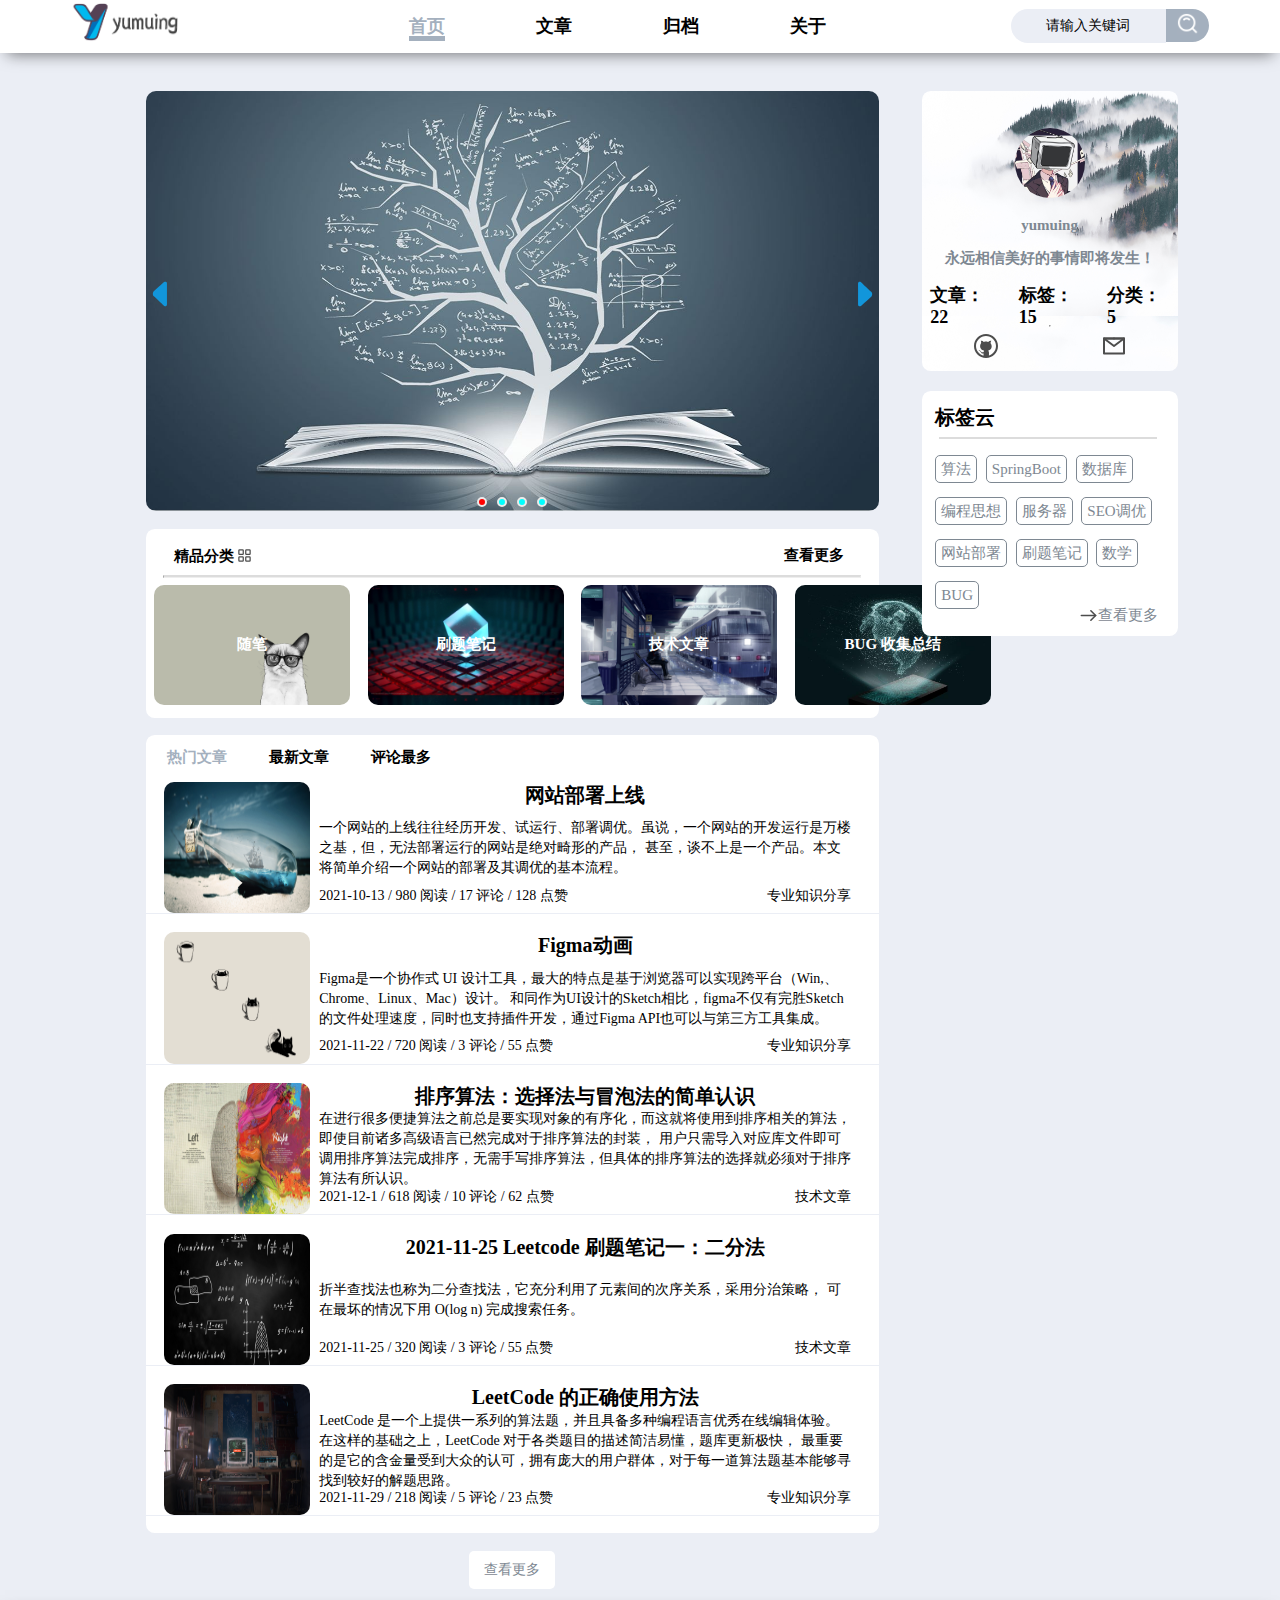
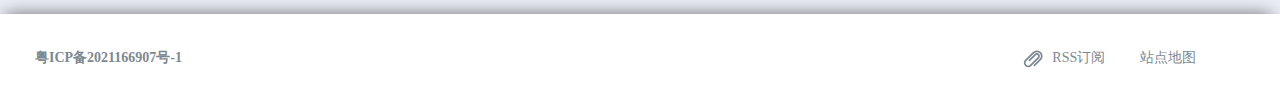
==== commit 06c96d6d: "完成底部网站运行" ====
--- a/index.html
+++ b/index.html
@@ -14,7 +14,7 @@
 		<script type="text/javascript" src="js/carousel.js"></script>
 		<script src="js/jquery-3.6.0.min.js" type="text/javascript" charset="utf-8"></script>
 		<script src="js/head.js" type="text/javascript" charset="utf-8"></script>
-		<script src="./js/footer.js" type="text/javascript" charset="utf-8"></script>
+		<script src="js/htmerTime.js" type="text/javascript" charset="utf-8"></script>
 	</head>
 	<body>
 		<div id="head">
@@ -296,9 +296,7 @@
 		
 		<div id="footer">
 			<div id="footer-left">
-				<span id="time">
-					<p>2021@yumuing 已运行<span></span></p>
-				</span>
+				<span id="htmer_time" style="color: #7E8892;"></span>
 				<span id="record">
 					<a href="https://beian.miit.gov.cn" rel="noopener noreferrer">粤ICP备2021166907号-1</a>
 				</span>
--- a/css/footer.css
+++ b/css/footer.css
@@ -32,6 +32,12 @@
 	color: #7E8892;
 }
 
+#footer #footer-left span{
+	margin: 1.25rem;
+	display: flex;
+	justify-content: space-between;
+}
+
 #footer #footer-right {
 	padding: 1.25rem 1.875rem 0 1.875rem;
 	display: flex;
@@ -52,4 +58,4 @@
 #footer #footer-right a{
 	text-decoration: none;
 	color: #7E8892;
-}+}
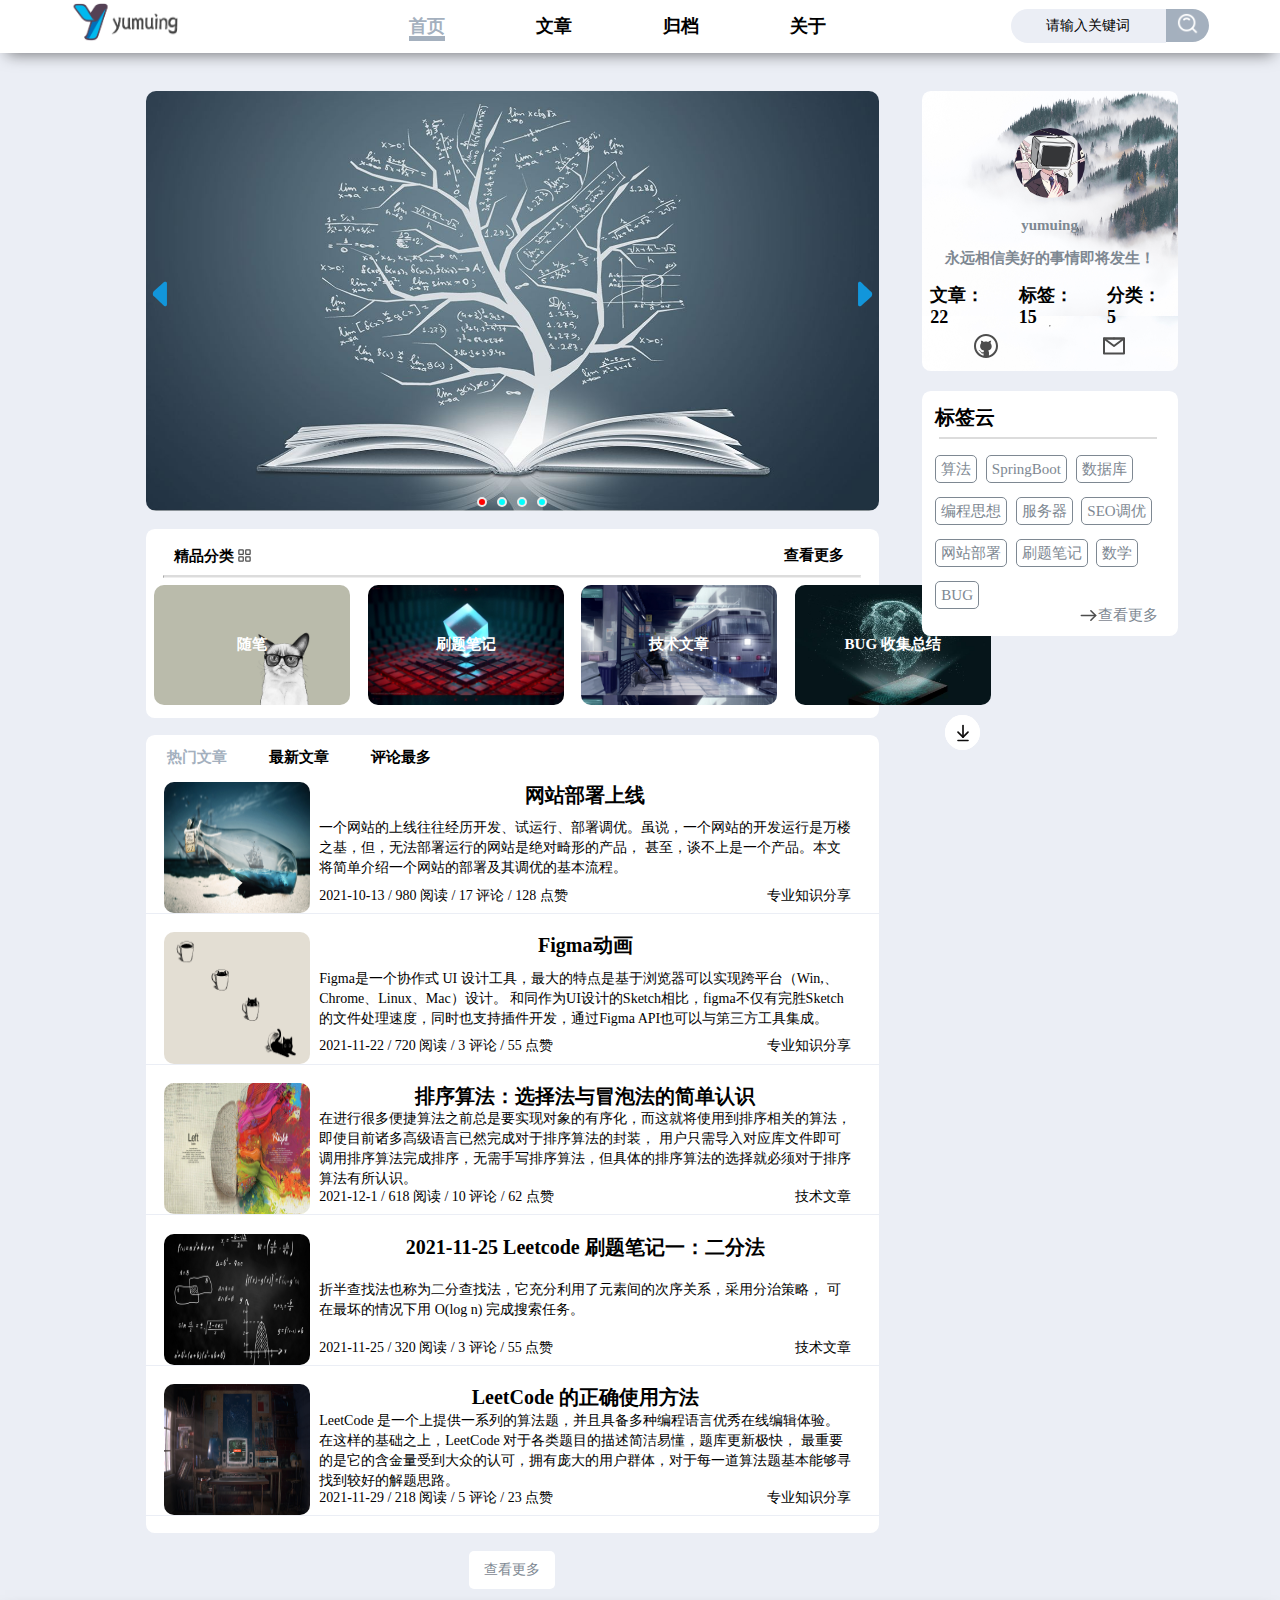
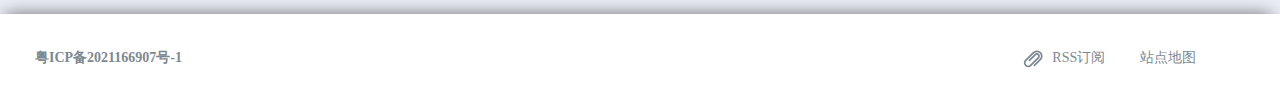
==== commit ae2a9bd2: "完成期末大作业" ====
--- a/index.html
+++ b/index.html
@@ -11,10 +11,12 @@
 		<link rel="stylesheet" type="text/css" href="css/footer.css"/>
 		<link rel="stylesheet" type="text/css" href="css/carousel.css" />
 		<link rel="stylesheet" type="text/css" href="css/common.css"/>
+		<link rel="stylesheet" type="text/css" href="css/index-toTop-Bottom.css"/>
 		<script type="text/javascript" src="js/carousel.js"></script>
 		<script src="js/jquery-3.6.0.min.js" type="text/javascript" charset="utf-8"></script>
 		<script src="js/head.js" type="text/javascript" charset="utf-8"></script>
 		<script src="js/htmerTime.js" type="text/javascript" charset="utf-8"></script>
+		<script src="js/toTop-Bottom.js" type="text/javascript" charset="utf-8"></script>
 	</head>
 	<body>
 		<div id="head">
@@ -105,7 +107,7 @@
 							
 						</div>
 						<div class="essays-right">
-							<a href="#">
+							<a href="read.html">
 								
 								<div class="essays-title">
 									网站部署上线						
@@ -134,7 +136,7 @@
 						</div>
 						
 							<div class="essays-right">
-								<a href="#">
+								<a href="read.html">
 								<div class="essays-title">
 									Figma动画					
 								</div>
@@ -161,7 +163,7 @@
 							<img src="img/essays-left-3.jpg" >
 						</div>
 						<div class="essays-right">
-							<a href="#">
+							<a href="read.html">
 								<div class="essays-title">
 									排序算法：选择法与冒泡法的简单认识					
 								</div>
@@ -188,7 +190,7 @@
 							<img src="img/essays-left-4.jpg" >
 						</div>
 						<div class="essays-right">
-							<a href="#">
+							<a href="read.html">
 								<div class="essays-title">
 									2021-11-25
 									Leetcode 刷题笔记一：二分法					
@@ -216,7 +218,7 @@
 							<img src="img/essays-left-5.jpg" >
 						</div>
 						<div class="essays-right">
-							<a href="#">
+							<a href="read.html">
 								<div class="essays-title">
 									LeetCode 的正确使用方法				
 								</div>
@@ -262,7 +264,7 @@
 							<a href="https://github.com/yumuing"><img src="img/github.svg" ></a>
 						</span>
 						<span id="e-mail">
-							<a href="#"><img src="img/mail.svg" ></a>
+							<a href="mailto:yuzhe780@126.com"><img src="img/mail.svg" ></a>
 						</span>
 					</div>
 				</div>
@@ -287,6 +289,12 @@
 						<a href="#"><img src="img/arrow-right.svg" >查看更多</a>
 					</div>
 				</div>
+				<div id="toTop">
+					<img src="img/to-top.svg" id="top-img">
+				</div>
+				<div id="toBottom">
+					<img src="img/to-bottom.svg" id="bottom-img">
+				</div>
 			</div>
 			
 		</div>
--- a/css/index-content.css
+++ b/css/index-content.css
@@ -18,6 +18,7 @@
 	margin-right: 8vw;
 	margin-top: 1.25rem;
 	border-radius: 0.625rem;
+	position: relative;
 }
 
 #content-footer{
--- a/css/index-content-right.css
+++ b/css/index-content-right.css
@@ -116,4 +116,4 @@
 #content #right #label #label-more a img{
 	margin: 0.625rem 0 0.9rem 0;
 	vertical-align:middle;
-}+}
--- a/css/common.css
+++ b/css/common.css
@@ -1,7 +1,6 @@
 *{
 	font-family: 'Times New Roman', Times, serif;
 	font-size: 14px;
-	list-style: none;
 }
 body{
 	margin: 0;
--- a/css/index-toTop-Bottom.css
+++ b/css/index-toTop-Bottom.css
@@ -0,0 +1,15 @@
+#toTop,#toBottom{
+	width: 35px;
+	height: 35px;
+	background-color: white;
+	bottom: 150px;
+	right: 300px;
+	border-radius: 2rem;
+	display: flex;
+	justify-content: center;
+	align-items: center;
+	position: fixed;
+}
+#toTop img,#toBottom img{
+	height: 20px;
+}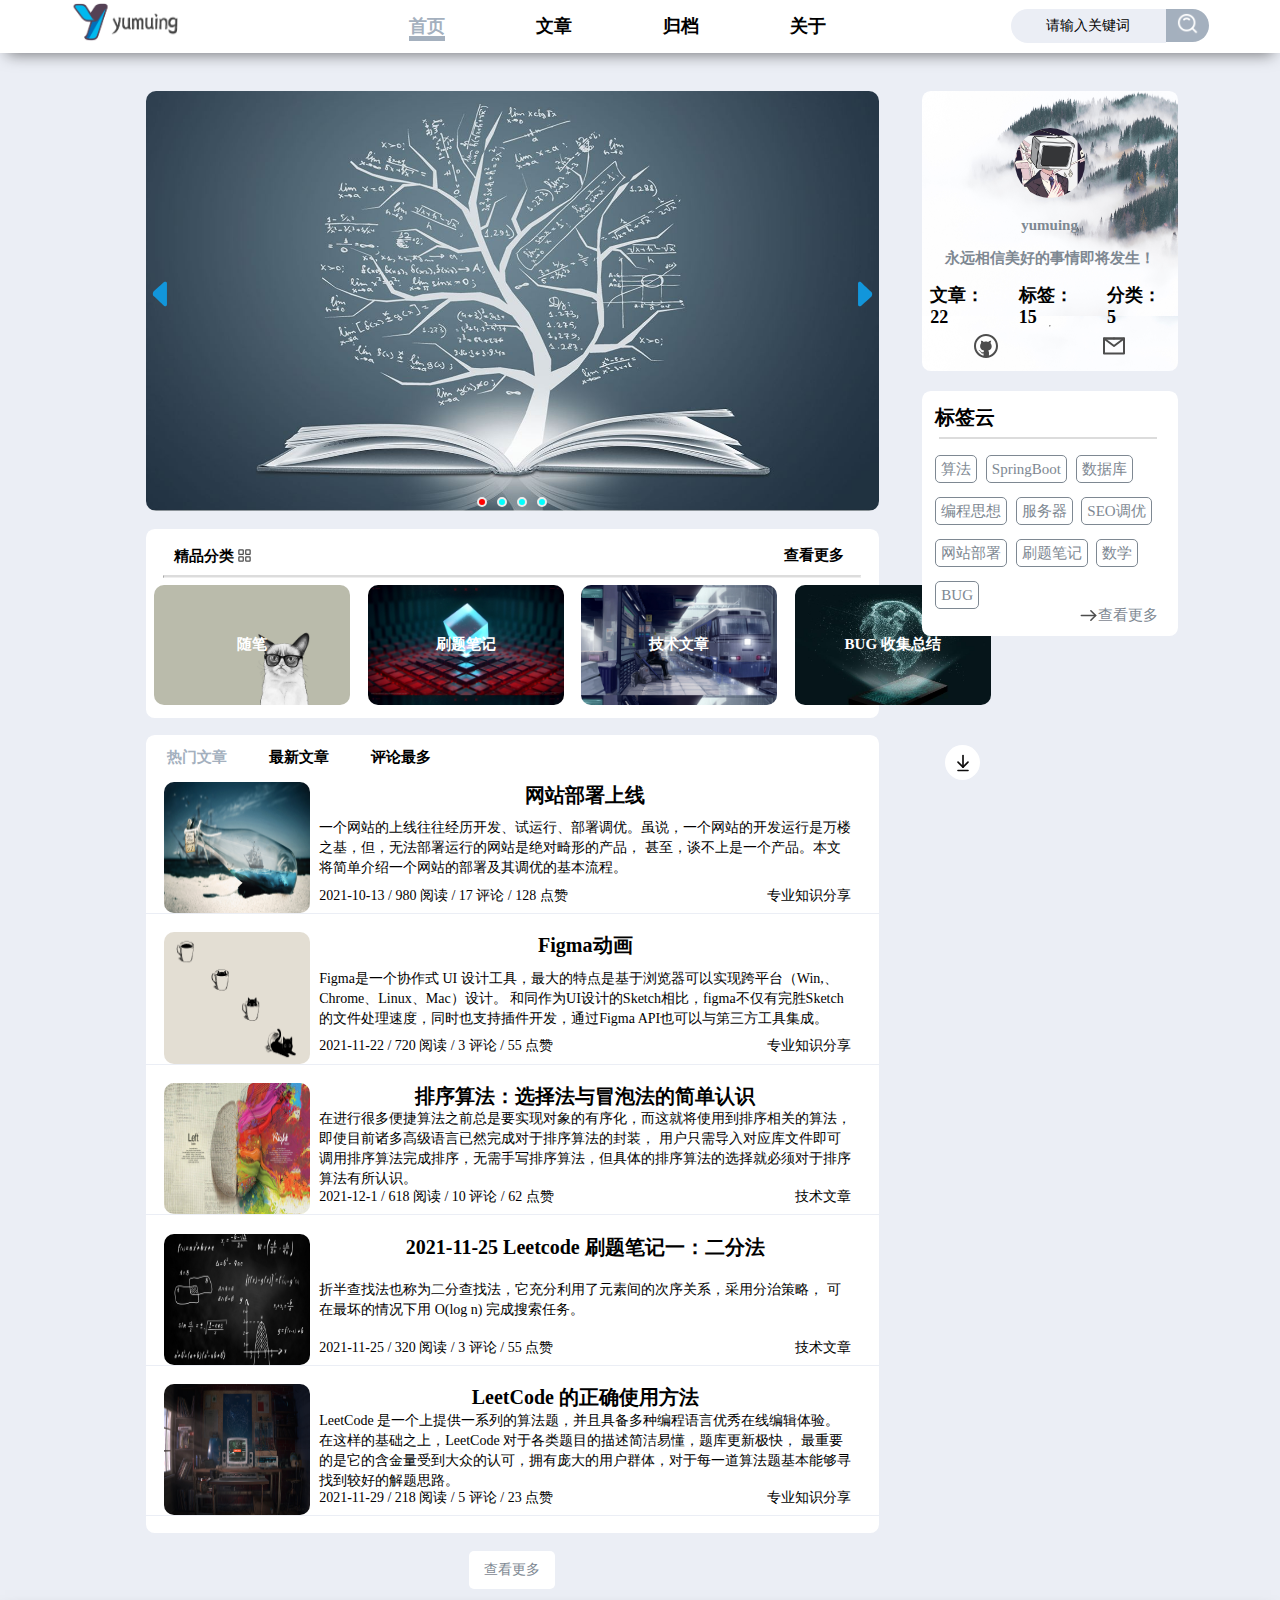
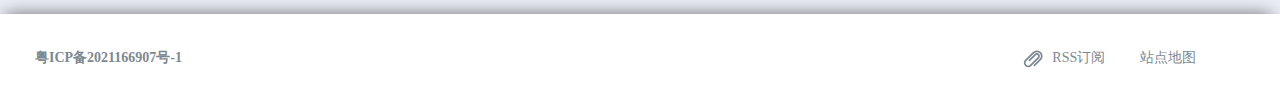
==== commit 7518933f: "修复首次进入回到顶部底部按钮显示问题" ====
--- a/index.html
+++ b/index.html
@@ -289,11 +289,11 @@
 						<a href="#"><img src="img/arrow-right.svg" >查看更多</a>
 					</div>
 				</div>
+				<div id="toBottom">
+					<img src="img/to-bottom.svg" id="bottom-img">
+				</div>
 				<div id="toTop">
 					<img src="img/to-top.svg" id="top-img">
-				</div>
-				<div id="toBottom">
-					<img src="img/to-bottom.svg" id="bottom-img">
 				</div>
 			</div>
 			
--- a/css/index-toTop-Bottom.css
+++ b/css/index-toTop-Bottom.css
@@ -1,15 +1,15 @@
-#toTop,#toBottom{
+#toBottom,#toTop{
+	position: fixed;
 	width: 35px;
 	height: 35px;
 	background-color: white;
-	bottom: 150px;
+	bottom: 120px;
 	right: 300px;
 	border-radius: 2rem;
 	display: flex;
 	justify-content: center;
 	align-items: center;
-	position: fixed;
 }
-#toTop img,#toBottom img{
+#toBottom img,#toTop img{
 	height: 20px;
 }